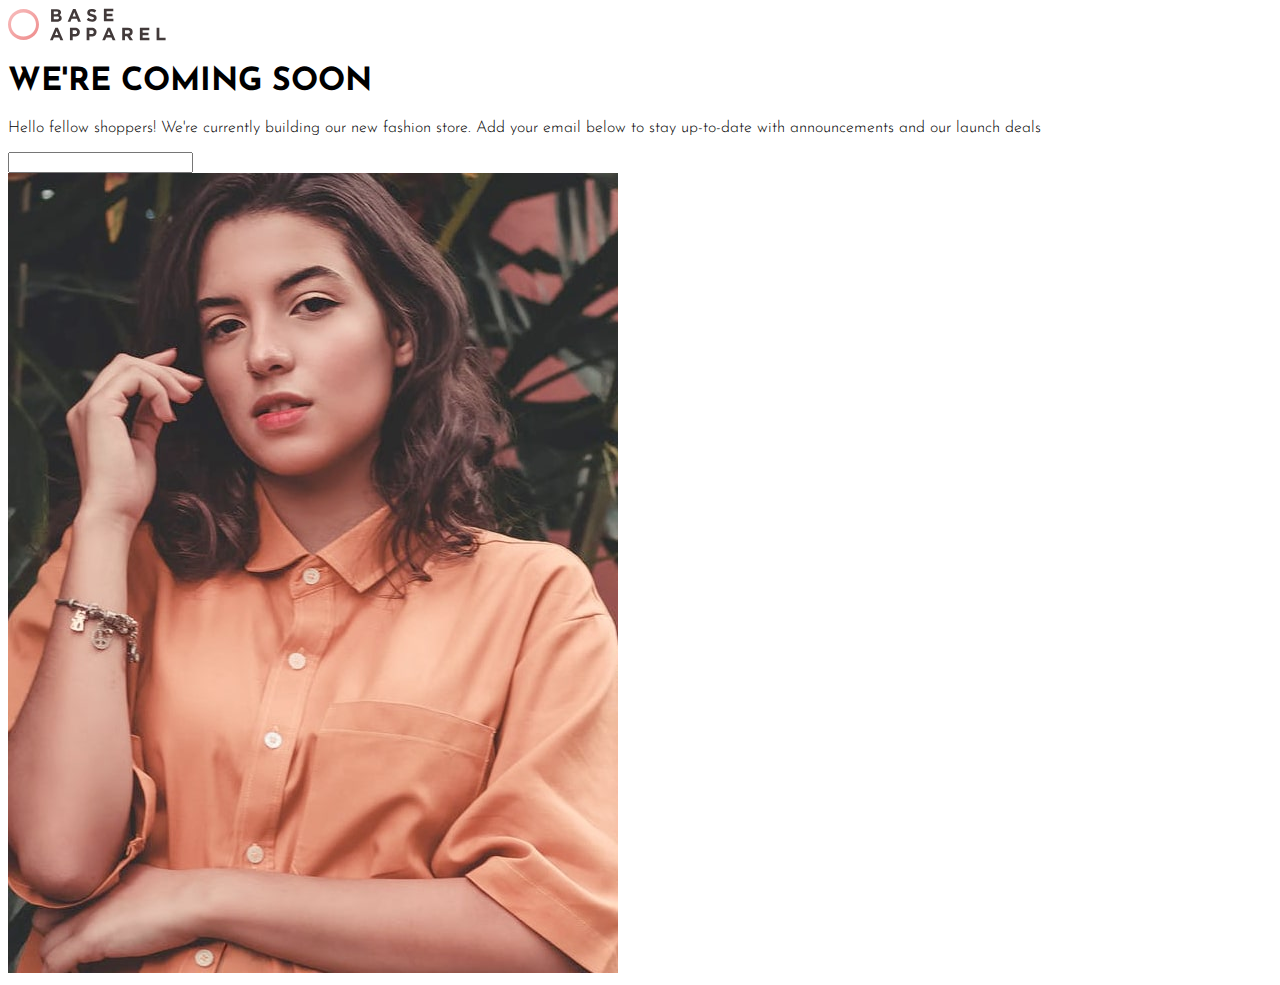
==== base-apparel-coming-soon-master/index.html @ b77d5a84 "inital setup for base apparel project" ====
<!DOCTYPE html>
<html lang="en">
<head>
  <meta charset="UTF-8">
  <meta name="viewport" content="width=device-width, initial-scale=1.0"> <!-- displays site properly based on user's device -->

  <link rel="stylesheet"href="./index.css">
  <link rel="icon" type="image/png" sizes="32x32" href="./images/favicon-32x32.png">
  
  <link rel="preconnect" href="https://fonts.gstatic.com">
<link href="https://fonts.googleapis.com/css2?family=Josefin+Sans:wght@300;400;600&display=swap" rel="stylesheet">

  <title>Frontend Mentor | Base Apparel coming soon page</title>

  <!-- Feel free to remove these styles or customise in your own stylesheet 👍 -->
  <style>
    .attribution { font-size: 11px; text-align: center; }
    .attribution a { color: hsl(228, 45%, 44%); }
  </style>
</head>
<body>

  <div class="container">
    <div class="logo">
      <img class="logo-image" src="./images/logo.svg"/>
    </div>
    <div class="content-container">
      <div class="content">
        <h1>WE'RE COMING SOON</h1>
        <p>
          Hello fellow shoppers! We're currently building our new fashion store. Add your email
          below to stay up-to-date with announcements and our launch deals
        </p>
        <input type="email"/>
      </div>
      <img class="content-image" src="./images/hero-desktop.jpg"/>
    </div>
  </div>

</body>
</html>
---- base-apparel-coming-soon-master/index.css ----
html{
    font-family: 'Josefin Sans';
    font-weight: 300;
}

body{
    height: 100%;
}
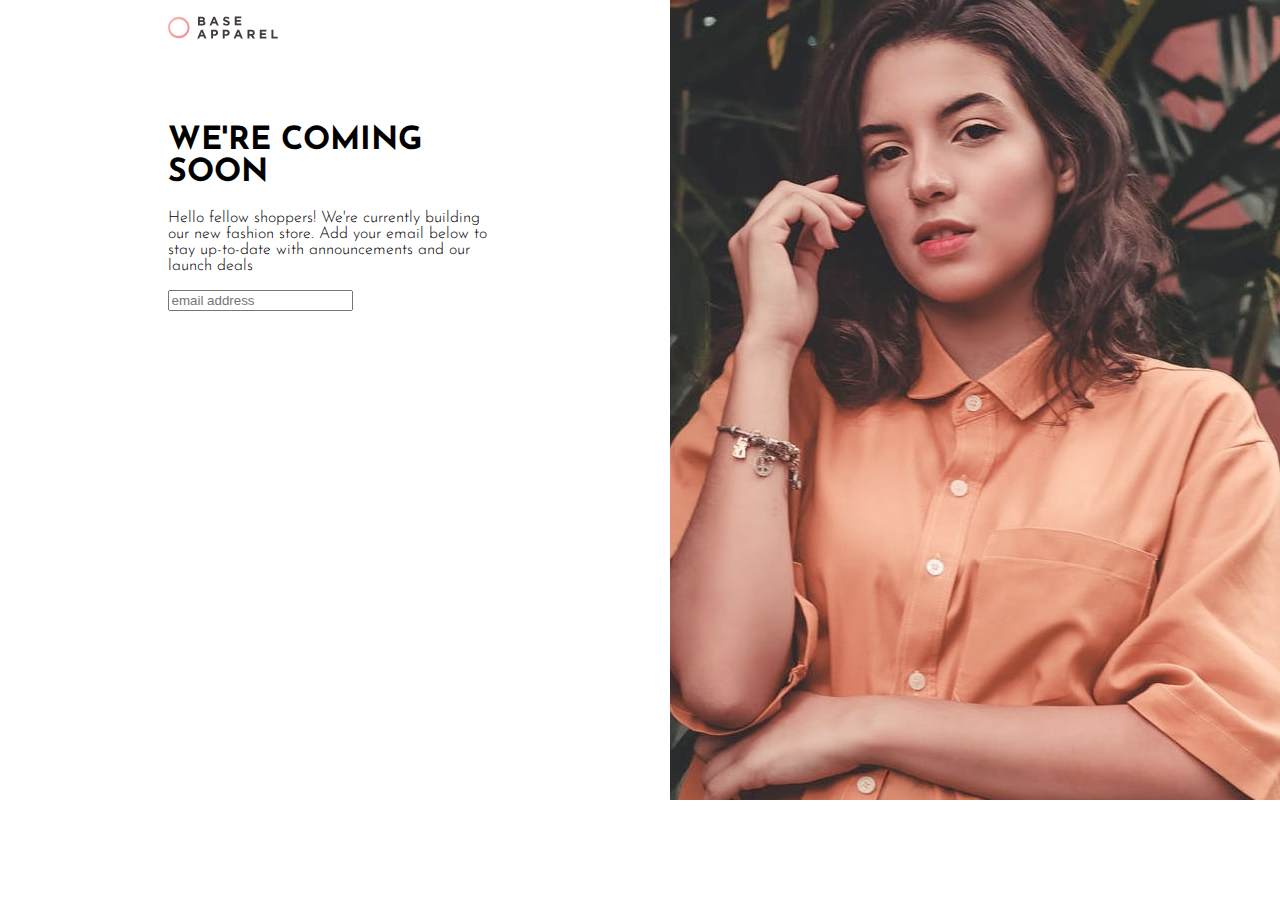
==== commit b205126a: "div setup and basic styling" ====
--- a/base-apparel-coming-soon-master/index.html
+++ b/base-apparel-coming-soon-master/index.html
@@ -21,20 +21,21 @@
 <body>
 
   <div class="container">
-    <div class="logo">
-      <img class="logo-image" src="./images/logo.svg"/>
-    </div>
-    <div class="content-container">
-      <div class="content">
-        <h1>WE'RE COMING SOON</h1>
-        <p>
-          Hello fellow shoppers! We're currently building our new fashion store. Add your email
-          below to stay up-to-date with announcements and our launch deals
-        </p>
-        <input type="email"/>
+      <div class="content-container">
+        <div class="content-and-logo">
+          <img class="logo-image" src="./images/logo.svg"/>
+          <div class="content">
+            <h1>WE'RE COMING SOON</h1>
+            <p>
+              Hello fellow shoppers! We're currently building our new fashion store. Add your email
+              below to stay up-to-date with announcements and our launch deals
+            </p>
+          </div>
+          <input class="email" placeholder="email address" type="email"/>
+        </div>
       </div>
+
       <img class="content-image" src="./images/hero-desktop.jpg"/>
-    </div>
   </div>
 
 </body>
--- a/base-apparel-coming-soon-master/index.css
+++ b/base-apparel-coming-soon-master/index.css
@@ -1,9 +1,50 @@
 html{
     font-family: 'Josefin Sans';
     font-weight: 300;
+    font-size:1rem;
 }
 
 body{
     height: 100%;
+    margin:0
 }
 
+.container{
+    display: flex;
+    height:100%;
+}
+
+.content-container{
+    display: flex;
+    flex-direction: column;
+    justify-content: center;
+    align-items: center;
+    
+}
+
+.content-image{
+    height:100%;
+}
+
+.content-and-logo{
+    width:50%;
+    height:100%;
+    display: flex;
+    flex-direction: column;
+    align-items: center;
+}
+
+.content{
+    margin-top: 4em;
+}
+
+.logo-image{
+    width:33%;
+    object-fit: contain;
+    align-self:flex-start;
+    margin-top: 1em;
+}
+
+.email{
+    align-self: flex-start;
+}
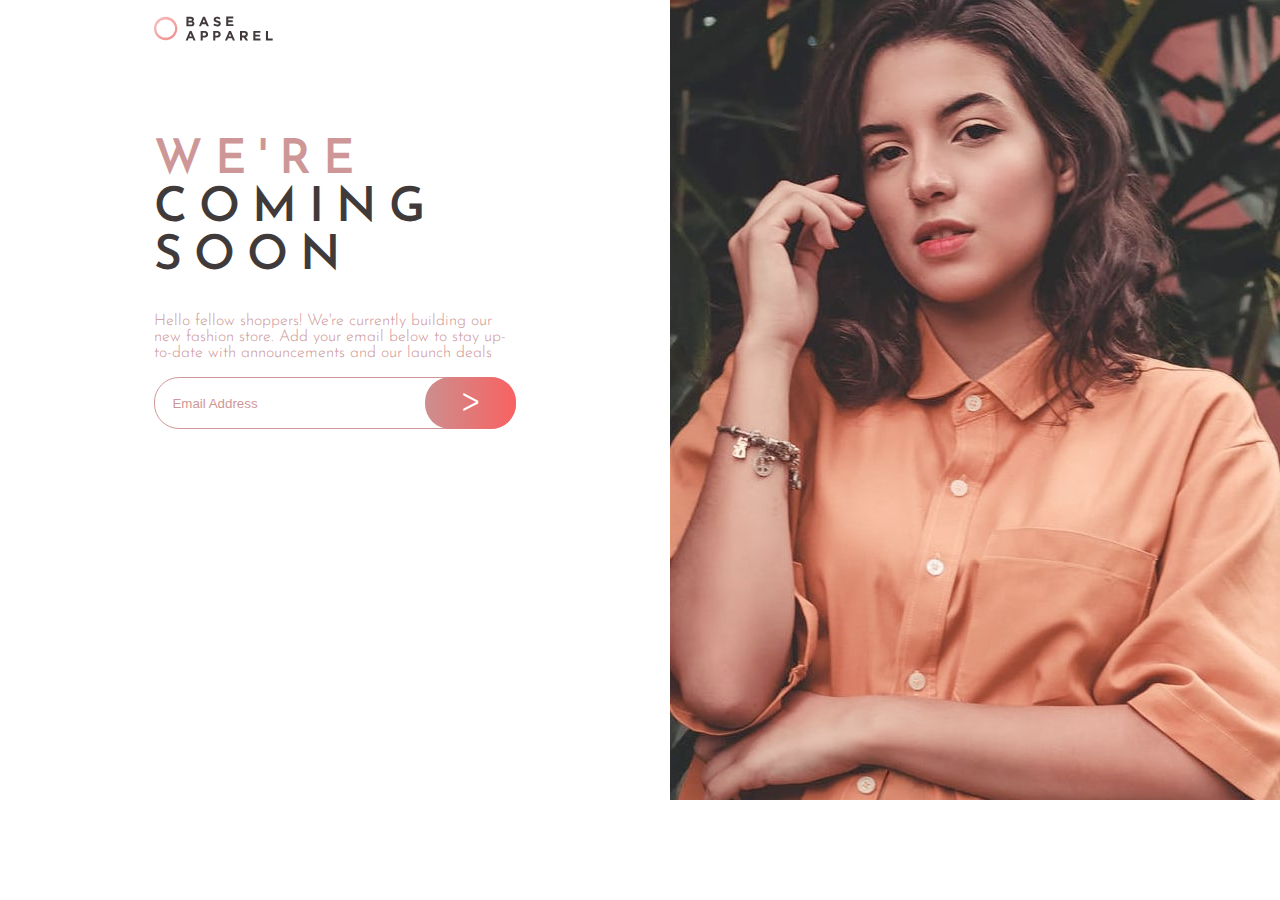
==== commit 878e5903: "majority of styling" ====
--- a/base-apparel-coming-soon-master/index.html
+++ b/base-apparel-coming-soon-master/index.html
@@ -25,13 +25,16 @@
         <div class="content-and-logo">
           <img class="logo-image" src="./images/logo.svg"/>
           <div class="content">
-            <h1>WE'RE COMING SOON</h1>
+            <h1> <span class="pink we-are">WE'RE</span> <span class="gray">COMING</span> <span class="gray">SOON</span></h1>
             <p>
               Hello fellow shoppers! We're currently building our new fashion store. Add your email
               below to stay up-to-date with announcements and our launch deals
             </p>
           </div>
-          <input class="email" placeholder="email address" type="email"/>
+          <div class="input">
+            <input class="email" placeholder="Email Address" type="email"/>
+            <button class="submit"> &#5171; </button>
+          </div>
         </div>
       </div>
 
--- a/base-apparel-coming-soon-master/index.css
+++ b/base-apparel-coming-soon-master/index.css
@@ -7,6 +7,20 @@
 body{
     height: 100%;
     margin:0
+}
+
+h1{
+    font-weight: 600;
+    font-size: 3rem;
+    letter-spacing: 0.75rem;
+}
+
+.we-are{
+    color: hsl(0, 36%, 70%);
+}
+
+.gray{
+    color:hsl(0, 6%, 24%)
 }
 
 .container{
@@ -27,7 +41,7 @@
 }
 
 .content-and-logo{
-    width:50%;
+    width:54%;
     height:100%;
     display: flex;
     flex-direction: column;
@@ -38,6 +52,10 @@
     margin-top: 4em;
 }
 
+.content p{
+    color: hsl(0, 36%, 70%);
+}
+
 .logo-image{
     width:33%;
     object-fit: contain;
@@ -45,6 +63,41 @@
     margin-top: 1em;
 }
 
+
+::placeholder{
+    color:hsl(0, 36%, 70%);
+    opacity: 1; /*for firefox*/
+}
+
+.input{
+    display: flex;
+    flex-direction: row;
+    width:100%;
+    position: relative;
+}
+
+.submit{
+    position: absolute;
+    padding:0.5em;
+    right:0;
+    width:25%;
+    border-radius: 25px;
+    background: linear-gradient(to right,hsl(0, 38%, 68%),hsl(0, 93%, 68%));
+    border:0;
+    color: white;
+    font-size: 1.5rem;
+}
+
 .email{
+    flex:1;
     align-self: flex-start;
+    padding:1.3em;
+    width:100%;
+    border-radius: 25px;
+    border: 1px solid hsl(0, 36%, 70%);
+    /* border-right: none; */
 }
+
+.email:focus{
+    outline: none;
+}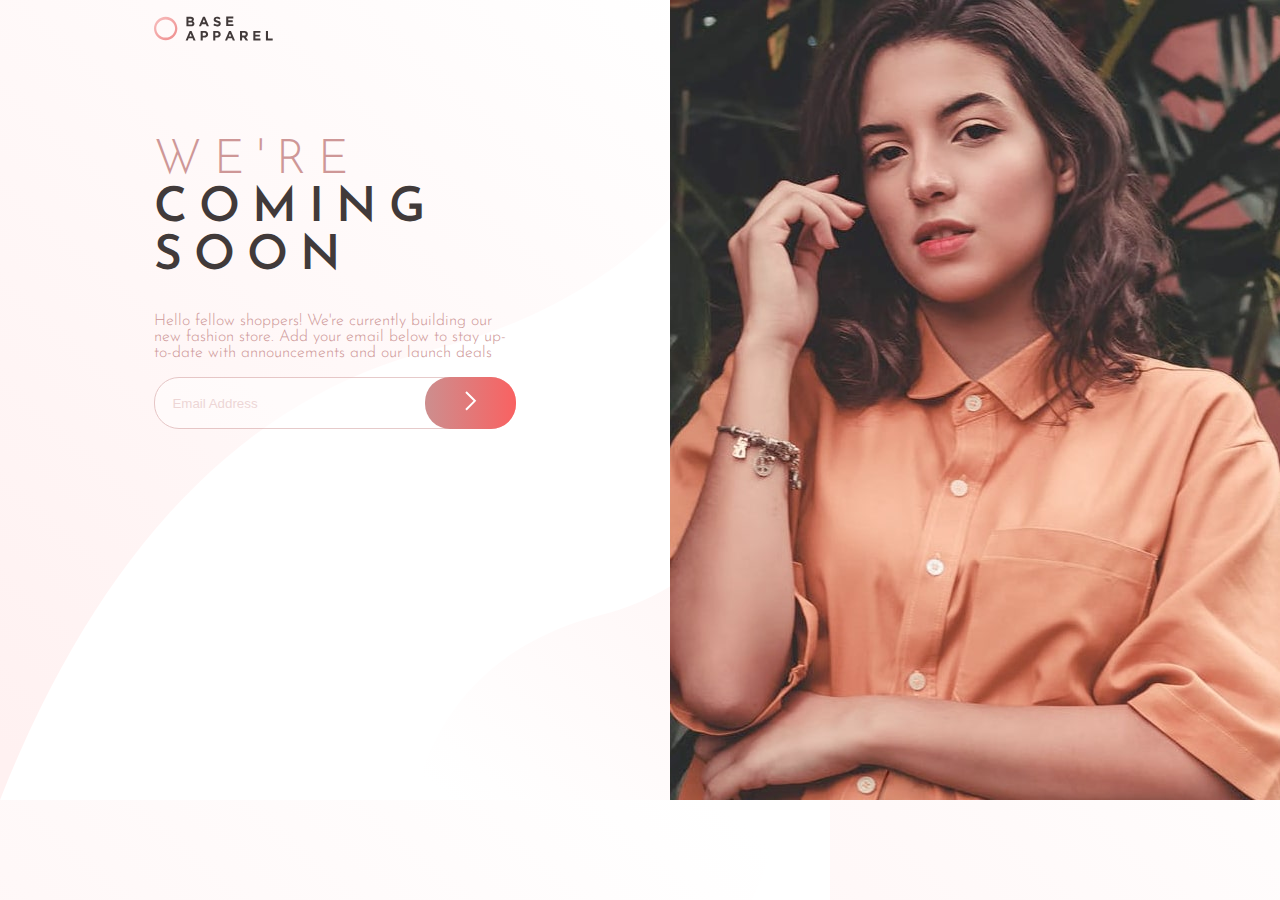
==== commit 774bcba1: "opacity, arrow, and 'we are' font weight" ====
--- a/base-apparel-coming-soon-master/index.html
+++ b/base-apparel-coming-soon-master/index.html
@@ -33,7 +33,7 @@
           </div>
           <div class="input">
             <input class="email" placeholder="Email Address" type="email"/>
-            <button class="submit"> &#5171; </button>
+            <button class="submit"> <img src="./images/icon-arrow.svg"/> </button>
           </div>
         </div>
       </div>
--- a/base-apparel-coming-soon-master/index.css
+++ b/base-apparel-coming-soon-master/index.css
@@ -2,6 +2,7 @@
     font-family: 'Josefin Sans';
     font-weight: 300;
     font-size:1rem;
+    background-image: url('./images/bg-pattern-desktop.svg');
 }
 
 body{
@@ -17,6 +18,7 @@
 
 .we-are{
     color: hsl(0, 36%, 70%);
+    font-weight: 300;
 }
 
 .gray{
@@ -66,7 +68,7 @@
 
 ::placeholder{
     color:hsl(0, 36%, 70%);
-    opacity: 1; /*for firefox*/
+    opacity: 0.7; /*for firefox*/
 }
 
 .input{
@@ -95,6 +97,7 @@
     width:100%;
     border-radius: 25px;
     border: 1px solid hsl(0, 36%, 70%);
+    opacity: 0.5;
     /* border-right: none; */
 }
 
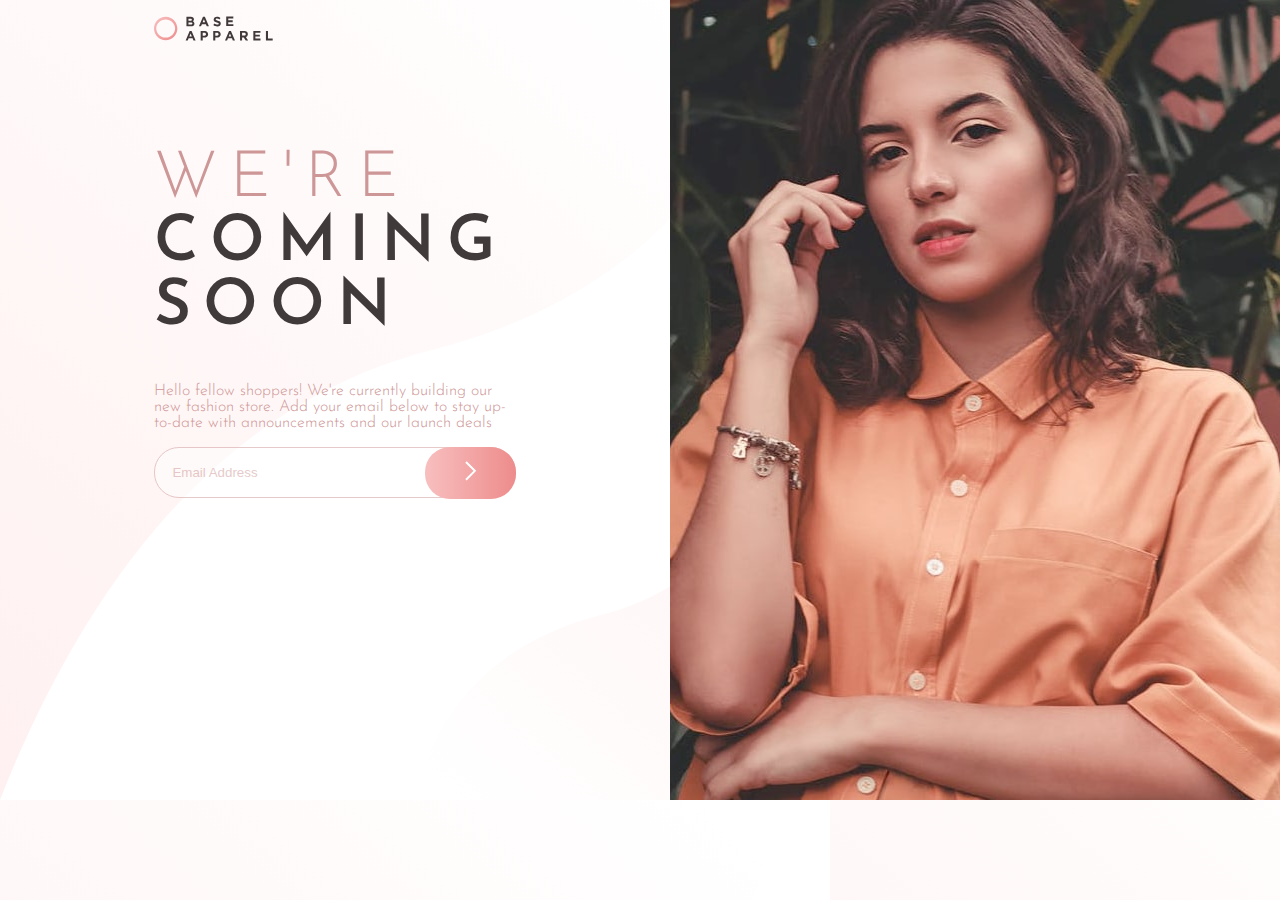
==== commit 5efd766b: "email validation" ====
--- a/base-apparel-coming-soon-master/index.html
+++ b/base-apparel-coming-soon-master/index.html
@@ -31,15 +31,17 @@
               below to stay up-to-date with announcements and our launch deals
             </p>
           </div>
-          <div class="input">
-            <input class="email" placeholder="Email Address" type="email"/>
-            <button class="submit"> <img src="./images/icon-arrow.svg"/> </button>
-          </div>
+          <form class="input">
+            <input id="email" placeholder="Email Address" type="email"/>
+            <button id="submit" type="submit"> <img src="./images/icon-arrow.svg"/> </button>
+            <img id="error-icon" src="./images/icon-error.svg"/>
+          </form>
+          <label id="error-label">Email is not valid</label>
         </div>
       </div>
 
       <img class="content-image" src="./images/hero-desktop.jpg"/>
   </div>
-
+  <script src="./index.js"></script>
 </body>
 </html>--- a/base-apparel-coming-soon-master/index.css
+++ b/base-apparel-coming-soon-master/index.css
@@ -12,7 +12,7 @@
 
 h1{
     font-weight: 600;
-    font-size: 3rem;
+    font-size: 4rem;
     letter-spacing: 0.75rem;
 }
 
@@ -68,7 +68,7 @@
 
 ::placeholder{
     color:hsl(0, 36%, 70%);
-    opacity: 0.7; /*for firefox*/
+    opacity: 1; /*for firefox*/
 }
 
 .input{
@@ -78,19 +78,33 @@
     position: relative;
 }
 
-.submit{
+#submit{
     position: absolute;
     padding:0.5em;
+    outline: none;
     right:0;
     width:25%;
     border-radius: 25px;
-    background: linear-gradient(to right,hsl(0, 38%, 68%),hsl(0, 93%, 68%));
+    background:  linear-gradient(to right, hsl(0, 80%, 86%), hsl(0, 74%, 74%));
     border:0;
     color: white;
     font-size: 1.5rem;
 }
 
-.email{
+#error-icon{
+    position: absolute;
+    align-self: center;
+    display: none;
+    right:6em
+}
+
+#error-label{
+    color:hsl(0, 93%, 68%);
+    display: none;
+    /* align-self: flex-start; */
+}
+
+#email{
     flex:1;
     align-self: flex-start;
     padding:1.3em;
@@ -101,6 +115,6 @@
     /* border-right: none; */
 }
 
-.email:focus{
+#email:focus{
     outline: none;
 }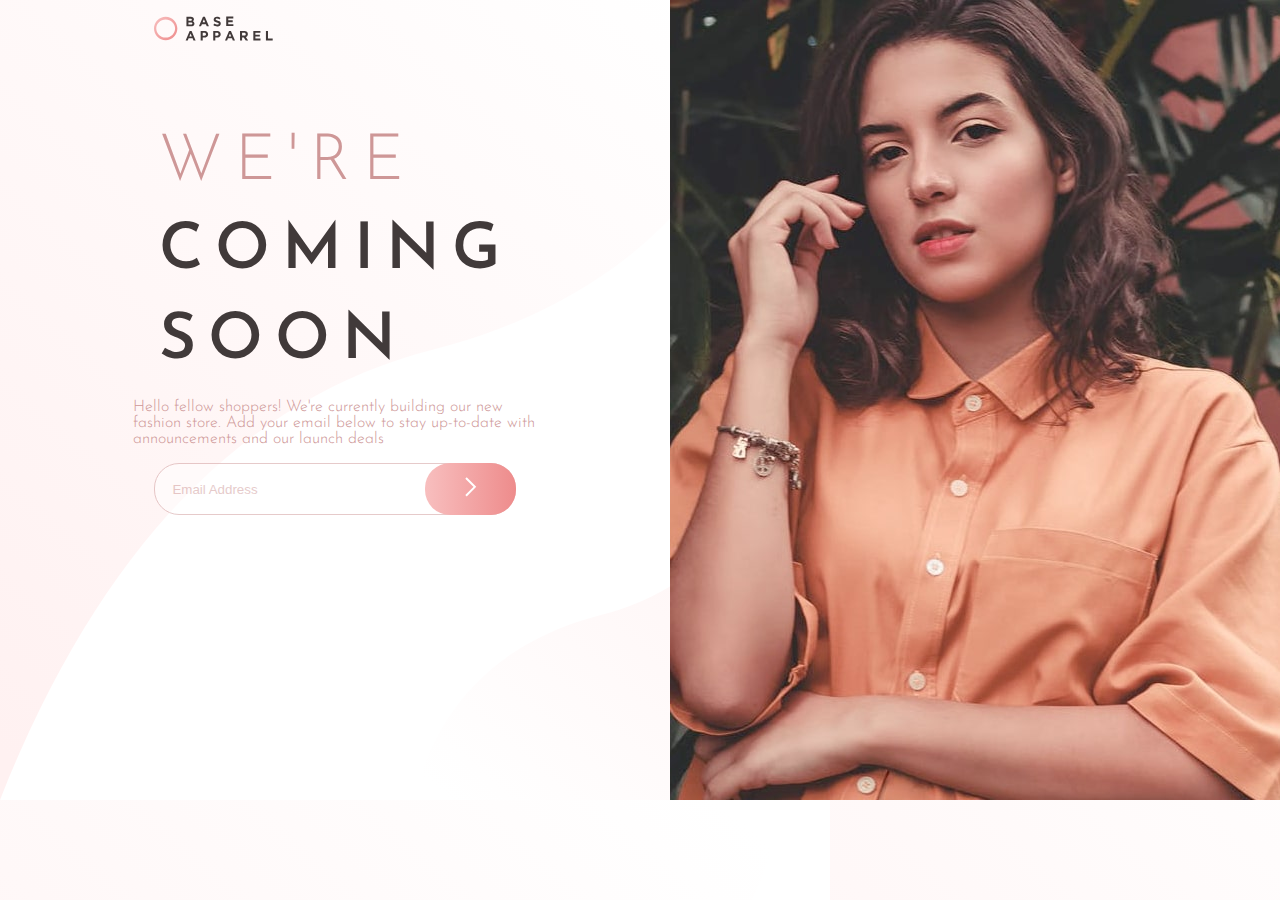
==== commit 0fc5df5a: "mobile responsitivity" ====
--- a/base-apparel-coming-soon-master/index.html
+++ b/base-apparel-coming-soon-master/index.html
@@ -25,7 +25,9 @@
         <div class="content-and-logo">
           <img class="logo-image" src="./images/logo.svg"/>
           <div class="content">
-            <h1> <span class="pink we-are">WE'RE</span> <span class="gray">COMING</span> <span class="gray">SOON</span></h1>
+            <h2 class="pink we-are">WE'RE</h2> 
+            <h2 class="gray">COMING</h2> 
+            <h2 class="gray">SOON</h2>
             <p>
               Hello fellow shoppers! We're currently building our new fashion store. Add your email
               below to stay up-to-date with announcements and our launch deals
--- a/base-apparel-coming-soon-master/index.css
+++ b/base-apparel-coming-soon-master/index.css
@@ -10,10 +10,11 @@
     margin:0
 }
 
-h1{
+h2{
     font-weight: 600;
     font-size: 4rem;
     letter-spacing: 0.75rem;
+    margin:0.4em;
 }
 
 .we-are{
@@ -57,6 +58,7 @@
 .content p{
     color: hsl(0, 36%, 70%);
 }
+
 
 .logo-image{
     width:33%;
@@ -117,4 +119,39 @@
 
 #email:focus{
     outline: none;
-}+}
+
+@media only screen and (max-width: 600px) {
+    h2{
+        font-size: 3rem;
+    }
+    p{
+        font-size: 1.5rem;
+    }
+    .container{
+        flex-direction: column-reverse;
+        width:100%;
+    }
+
+    .content-image{
+        margin-top: 4em;
+    }
+
+    .input{
+        width: 90%;
+    }
+
+    .content{
+        width:80%;
+        text-align: center;
+    }
+
+    .content-and-logo{
+        width: 100%;
+    }
+
+    .logo-image{
+        position: absolute;
+        top:0
+    }
+  }